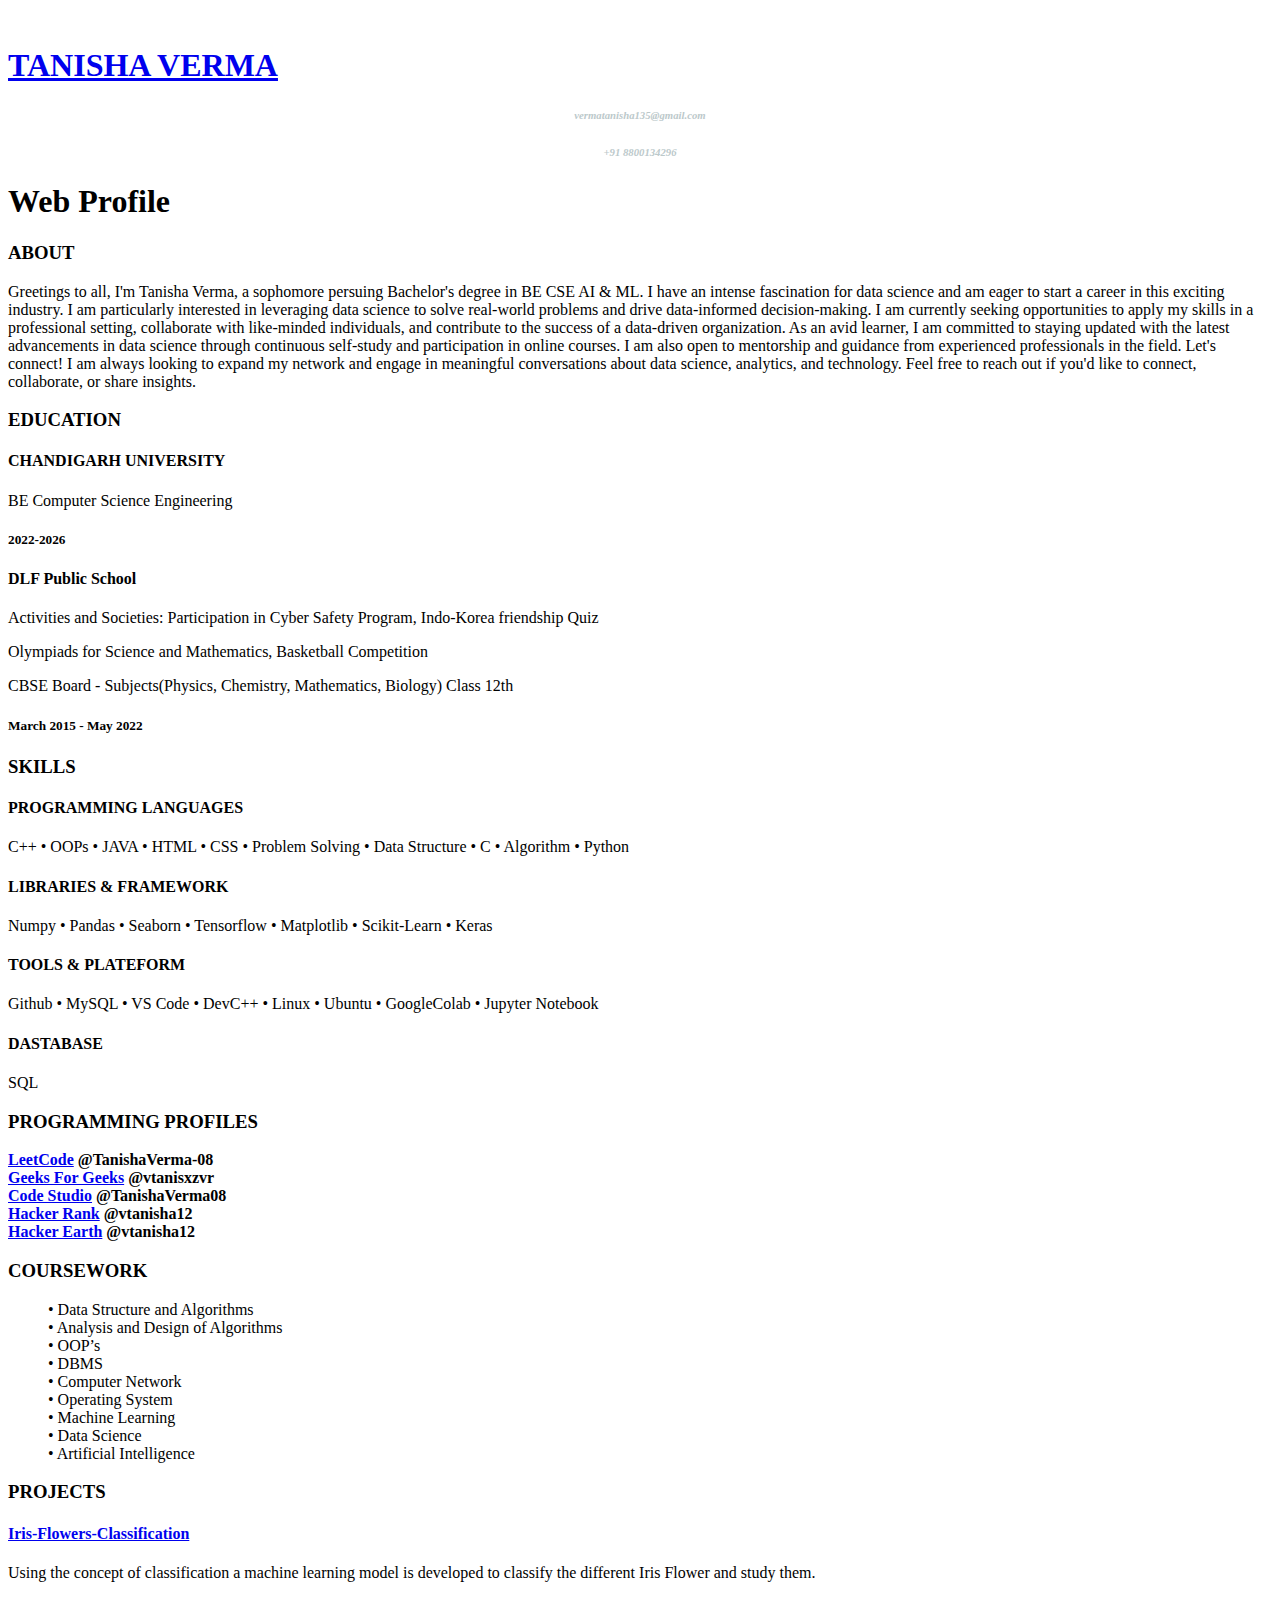
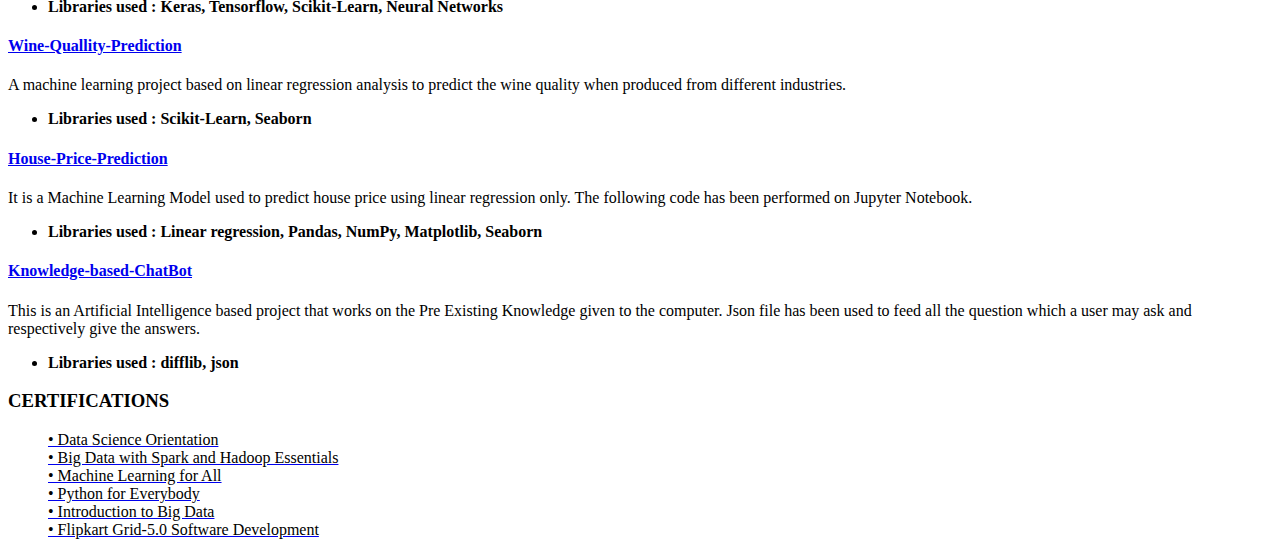
==== ResumeNew.html @ 86b9135b "Add files via upload" ====
<!DOCTYPE html>
<html oncontextmenu="return false" lang="en">

<head>
  <meta charset="utf-8">
  <meta content="width=device-width, initial-scale=1.0" name="viewport">

  <meta content="" name="description">
  <meta content="" name="keywords">

  
  <link rel="icon" href="D:\Programming Languages\VS Code\assets\img\logo.jpg">

  <!-- Favicons -->
  <link href="D:\Programming Languages\VS Code\assets\img\apple-touch-icon.png" rel="apple-touch-icon">

  <!-- Google Fonts -->
<link href="https://fonts.googleapis.com/css?family=Open+Sans:300,300i,400,400i,600,600i,700,700i|Raleway:300,300i,400,400i,500,500i,600,600i,700,700i|Poppins:300,300i,400,400i,500,500i,600,600i,700,700i" rel="stylesheet">

<!-- Vendor CSS Files -->
<link href="D:\Programming Languages\VS Code\iProfile\vendor\aos" rel="stylesheet">
<link href="D:\Programming Languages\VS Code\iProfile\vendor\bootstrap\css\bootstrap.min.css" rel="stylesheet">
<link href="D:\Programming Languages\VS Code\iProfile\vendor\bootstrap-icons\bootstrap-icons.css" rel="stylesheet">
<link href="D:\Programming Languages\VS Code\iProfile\vendor\boxicons\css\boxicons.min.css" rel="stylesheet">
<link href="D:\Programming Languages\VS Code\iProfile\vendor\glightbox\css\glightbox.min.css" rel="stylesheet">
<link href="D:\Programming Languages\VS Code\iProfile\vendor\swiper\swiper-bundle.min.css" rel="stylesheet">

<!-- Template Main CSS File -->
<link href="D:\Programming Languages\VS Code\iProfile\ResumeStyle.css" rel="stylesheet">

</head>

<body>

   <!-- ======= Header ======= -->
   <header id="header">
    <div class="d-flex flex-column">
      <div class="profile">
        <img src="D:\Programming Languages\VS Code\iProfile\profile_img_2.jpg" alt="" class="img-fluid rounded-circle">
        <h1 class="text-light"><a href="ResumeNew.html">TANISHA VERMA</a></h1>
        <p>
          <i>
          <h6 style="color:rgb(188, 201, 203); text-align: center;"> vermatanisha135@gmail.com</h6>
          <h6 style="color:rgb(188, 201, 203); text-align: center;">+91 8800134296</h6>
          </i>
        </p>
        <div class="social-links mt-3 text-center">
          <a href="https://www.instagram.com/tiyaverma_2108/" class="instagram"><i class="bx bxl-instagram"></i></a>
          <a href="https://join.skype.com/invite/qaCmf4IYceJW" class="google-plus"><i class="bx bxl-skype"></i></a>
          <a href="https://www.linkedin.com/in/tanisha-verma08" class="linkedin"><i class="bx bxl-linkedin"></i></a>
        </div>
      </div>

      <nav id="navbar" class="nav-menu navbar">
      </nav><!-- .nav-menu -->
    </div>
  </header><!-- End Header -->

  <main id="main">

    <!-- ======= Resume Section ======= -->
    <section id="resume" class="resume">
      <div class="container" data-aos="fade-up">

        <div class="section-title">
          <h1>Web Profile</h1>
        </div>

        <div class="row">
          <div class="col-lg-6">
          <h3 class ="resume-title"> ABOUT</h3>
          <div class ="resume-item">
            <p> Greetings to all, 
              I'm Tanisha Verma, a sophomore persuing Bachelor's degree in BE CSE AI & ML. I have an intense fascination for data science and am eager to start a career in this exciting industry.
              I am particularly interested in leveraging data science to solve real-world problems and drive data-informed decision-making. I am currently seeking opportunities to apply my skills in a professional setting, collaborate with like-minded individuals, and contribute to the success of a data-driven organization.
              As an avid learner, I am committed to staying updated with the latest advancements in data science through continuous self-study and participation in online courses. I am also open to mentorship and guidance from experienced professionals in the field.
              Let's connect! I am always looking to expand my network and engage in meaningful conversations about data science, analytics, and technology. Feel free to reach out if you'd like to connect, collaborate, or share insights.
            </p>
        </div>
            <h3 class="resume-title">EDUCATION</h3>
            <div class="resume-item">
              <h4>CHANDIGARH UNIVERSITY</h4>
              <!-- <h5>2020 - 2024</h5> -->
              <p>BE Computer Science Engineering</p>
              <h5>2022-2026 <!--| <b>(To be mentioned GRADE )</b> --> </h5>
            </div>

            <div class="resume-item">
              <h4>DLF Public School</h4>
              <p>Activities and Societies: Participation in Cyber Safety Program, Indo-Korea friendship Quiz</p>
              <p> Olympiads for Science and Mathematics, Basketball Competition</p>
              <p>CBSE Board - Subjects(Physics, Chemistry, Mathematics, Biology) Class 12th</p>
              <h5>March 2015 - May 2022</h5>
            </div>            

            <h3 class="resume-title">SKILLS</h3>
            <div class="resume-item">
              <h4>PROGRAMMING LANGUAGES</h4>
              <p>C++ • OOPs • JAVA
                • HTML • CSS • Problem Solving •
                Data Structure • C • Algorithm • Python</p>
            </div>
            
            <div class="resume-item">
              <h4>LIBRARIES & FRAMEWORK</h4>
              <p>Numpy • Pandas • Seaborn • Tensorflow • Matplotlib • Scikit-Learn • Keras </p>
            </div>

            <div class="resume-item">
              <h4>TOOLS & PLATEFORM</h4>
              <p>Github • MySQL • VS Code • DevC++ • Linux
                • Ubuntu • GoogleColab • Jupyter Notebook</p>
            </div>

            <div class="resume-item">
              <h4>DASTABASE</h4>
              <p>SQL</p>
            </div>


            <h3 class="resume-title">PROGRAMMING PROFILES</h3>
            
            <div class="resume-item">
              <b><a href="https://leetcode.com/TanishaVerma-08/" target="_blank">LeetCode</a> <b>@TanishaVerma-08</b> <br>
              <a href="https://auth.geeksforgeeks.org/user/vtanisxzvr" target="_blank">Geeks For Geeks</a> <b>@vtanisxzvr</b> <br>
               <a href="https://www.codingninjas.com/studio/profile/4c2dd21c-95f3-4a44-a934-cec54bdbd00d" target="_blank">Code Studio</a> <b>@TanishaVerma08</b> <br>
             <!-- <<a href="https://www.interviewbit.com/profile/tanisha-verma-08" target="_blank">InterviewBit</a> <b> @tanisha-verma-08</b> <br>> -->
              <a href="https://www.hackerrank.com/vtanisha12" target="_blank">Hacker Rank</a> <b>@vtanisha12</b> <br>
              <a href="https://www.hackerearth.com/@vtanisha12" target="_blank">Hacker Earth</a> <b> @vtanisha12</b> <br>
             <!--  <a href="https://www.codechef.com/users/vtanisha12" target="_blank">Code Chef</a> <b> @vtanisha12</b> <br> -->
             <!-- <a href="https://workat.tech/profile/tanishaverma08" target="_blank">Work@tech</a> <b>@tanishaverma08</b> <br> -->
              </b>
            </div>
          

          
          <h3 class="resume-title">COURSEWORK</h3>
            <div class="resume-item">

              <ul>
                • Data Structure and Algorithms <br>
                • Analysis and Design of Algorithms <br>
                • OOP’s <br>
                • DBMS <br>
                • Computer Network <br>
                • Operating System <br>
                • Machine Learning <br>
                • Data Science <br>
                • Artificial Intelligence <br>
              </ul>
             </div> 
             </div>
          
          <div class="col-lg-6">
            <h3 class="resume-title">PROJECTS</h3>
            <div class="resume-item">
              <a href="https://github.com/TanishaVerma-08/Iris-Flowers-Classification" target="_blank"><h4>Iris-Flowers-Classification</h4></a>
              <p>Using the concept of classification a machine learning model is developed to classify the different Iris Flower and study them.</p>
              <ul>
                <li><b>Libraries used : Keras, Tensorflow, Scikit-Learn, Neural Networks </b></li>
                
              </ul>
              </p>
            </div>
          


            <div class="resume-item">
              <a href="https://github.com/TanishaVerma-08/Wine-Quallity-Prediction" target="_blank"><h4>Wine-Quallity-Prediction</h4></a>
              <p>A machine learning project based on linear regression analysis to predict the wine quality when produced from different industries.</p>             
              <ul>
                <li><b>Libraries used : Scikit-Learn, Seaborn </b></li>
              </ul>
              </p>
            </div>
            

            <div class="resume-item">
              <a href="https://github.com/TanishaVerma-08/House-Price-Prediction" target="_blank"><h4>House-Price-Prediction</h4></a>
              <p>It is a Machine Learning Model used to predict house price using linear regression only. The following code has been performed on Jupyter Notebook.</p>
              <ul>
                <li><b>Libraries used : Linear regression, Pandas, NumPy, Matplotlib, Seaborn </b></li>
              </ul>
              </p>
            </div>
          
            <div class="resume-item">
              <a href="https://github.com/TanishaVerma-08/Wine-Quallity-Prediction" target="_blank"><h4>Knowledge-based-ChatBot</h4></a>
              <p>This is an Artificial Intelligence based project that works on the Pre Existing Knowledge given to the computer. Json file has been used to feed all the question which a user may ask and respectively give the answers.</p>
              <ul>
                <li><b>Libraries used : difflib, json</b></li>
              </ul>
              </p>
            </div>


            <!-- <h3 class="resume-title">ACHIEVEMENTS</h3>
            <div class="resume-item">
              <ul>
                <li>Participation in "Flipkart Grid-5.0 Software Development"</li>
                <li>Performed experiments using AURDINO</li>
                <li>Participation in "AI FOR ALL"</li>
                <li>Microsoft Azure AI Fundamentals</li>


              </ul>
              
            </div> -->


            <h3 class="resume-title">CERTIFICATIONS</h3>
            <div class="resume-item">
              <ul>
                <a href="https://www.credly.com/badges/684b4357-c3d5-43ac-9e0f-6094db5c4e4e/public_url" target="_blank"><font color = 'black'> • Data Science Orientation</font> </a><br>
                <a href="https://www.credly.com/badges/3bd31a94-9a38-4d23-9ebe-ed245c64800b/public_url" target="_blank"><font color = 'black'> • Big Data with Spark and Hadoop Essentials</font> </a><br>
                <a href="https://drive.google.com/file/d/1z2v4hs3IQdkIHTKdqEhOQVdA8cR8aUiU/view" target="_blank"><font color = 'black'> • Machine Learning for All</font> </a><br>
                <a href="https://drive.google.com/file/d/1szcSOY1LjIH8iF8zfoTfekFBKn3vpcG2/view" target="_blank"><font color = 'black'> • Python for Everybody</font> </a><br>
                <a href="https://drive.google.com/file/d/1rw7PI_-65iMpZV1mpqgKE219Ta6iksoN/view" target="_blank"><font color = 'black'> • Introduction to Big Data</font> </a><br> 
                <a href="https://unstop.com/certificate-preview/9a939e5d-6a2d-42a0-b43d-f405d6e5eff7?utm_campaign=site-emails" target="_blank"><font color = 'black'> • Flipkart Grid-5.0 Software Development</font> </a><br> 
              </ul>
            </div>

          </div>
        </div>

      </div>
    </section><!-- End Resume Section -->

  </main><!-- End #main -->

  <!-- ======= Footer ======= 
  <footer id="footer">
    <div class="container">
      <div class="copyright">
        &copy; Copyright <strong><span>Codex Coder</span></strong>. All Rights Reserved
      </div>
      <div class="credits">
        <b>Designed by TANISHA VERMA</b>
      </div>
    </div>
  </footer> End  Footer -->

  <div id="preloader"></div>
  <a href="#" class="back-to-top d-flex align-items-center justify-content-center"><i
      class="bi bi-arrow-up-short"></i></a>

  <!-- Vendor JS Files -->
  <script src="D:\Programming Languages\VS Code\assets\vendor\purecounter\purecounter.js"></script>
  <script src="D:\Programming Languages\VS Code\assets\vendor\aos\aos.js"></script>
  <script src="D:\Programming Languages\VS Code\assets\vendor\bootstrap\js\bootstrap.bundle.min.js"></script>
  <script src="D:\Programming Languages\VS Code\assets\vendor\glightbox\js\glightbox.min.js"></script>
  <script src="D:\Programming Languages\VS Codeassets\vendor\isotope-layout\isotope.pkgd.min.js"></script>
  <script src="D:\Programming Languages\VS Code\assets\vendor\swiper\swiper-bundle.min.js"></script>
  <script src="D:\Programming Languages\VS Code\assets\vendor\waypoints\noframework.waypoints.js"></script>
  <script src="D:\Programming Languages\VS Code\assets\vendor\php-email-form\validate.js"></script>
  <script src="https://kit.fontawesome.com/yourcode.js" crossorigin="anonymous"></script>
  

  <!-- Template Main JS File -->
  <script src="D:\Programming Languages\VS Code\iPortfolio\assets\main.js"></script>

</body>

</html>
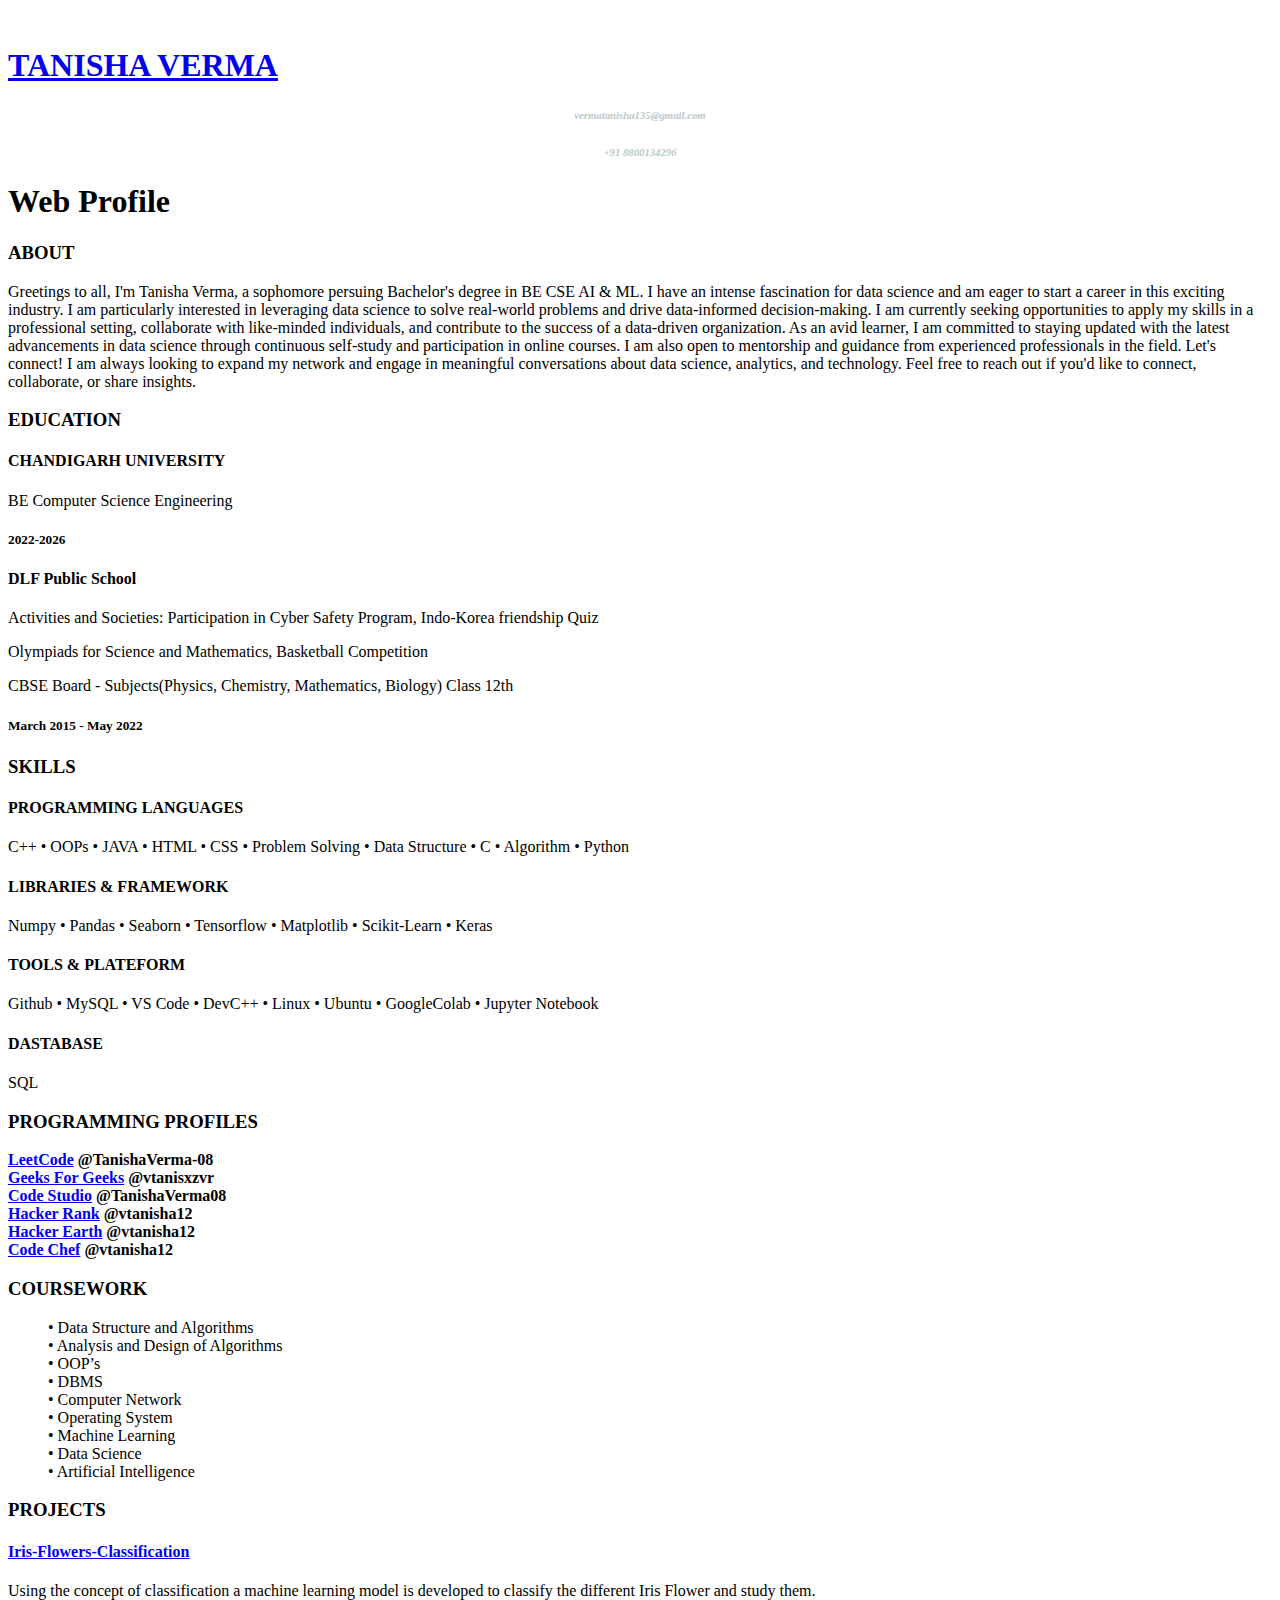
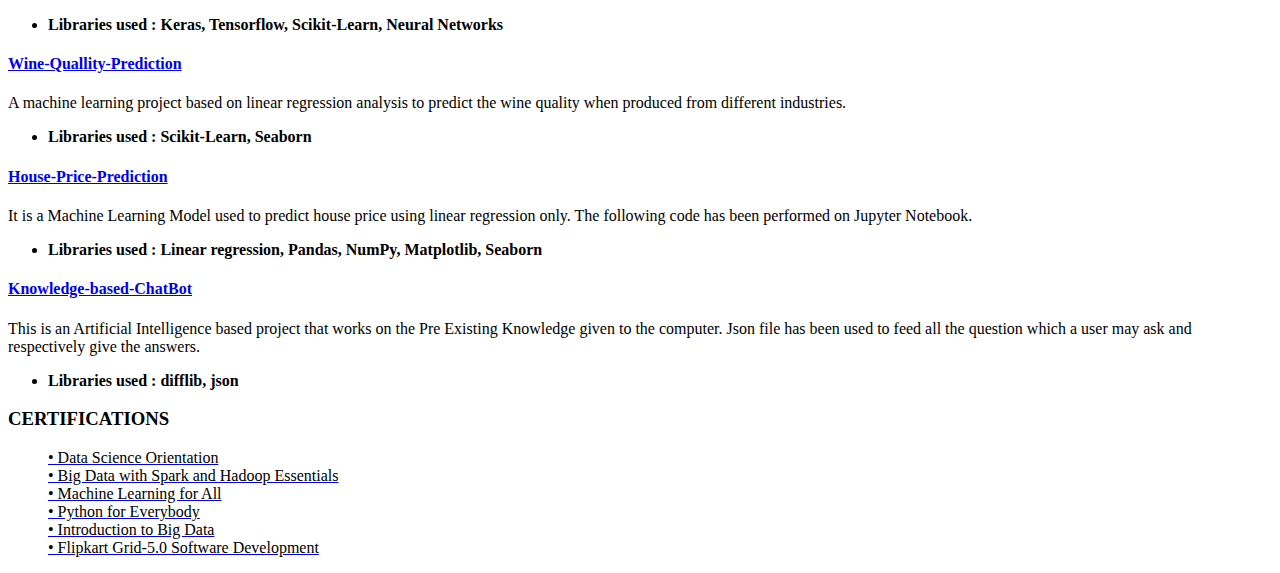
==== commit 8d82bd38: "Add files via upload" ====
--- a/ResumeNew.html
+++ b/ResumeNew.html
@@ -9,13 +9,13 @@
   <meta content="" name="keywords">
 
   
-  <link rel="icon" href="D:\Programming Languages\VS Code\assets\img\logo.jpg">
+  <!-- <link rel="icon" href="D:\Programming Languages\VS Code\assets\img\logo.jpg"> -->
 
   <!-- Favicons -->
-  <link href="D:\Programming Languages\VS Code\assets\img\apple-touch-icon.png" rel="apple-touch-icon">
+  <!-- <link href="D:\Programming Languages\VS Code\assets\img\apple-touch-icon.png" rel="apple-touch-icon"> -->
 
   <!-- Google Fonts -->
-<link href="https://fonts.googleapis.com/css?family=Open+Sans:300,300i,400,400i,600,600i,700,700i|Raleway:300,300i,400,400i,500,500i,600,600i,700,700i|Poppins:300,300i,400,400i,500,500i,600,600i,700,700i" rel="stylesheet">
+<!-- <link href="https://fonts.googleapis.com/css?family=Open+Sans:300,300i,400,400i,600,600i,700,700i|Raleway:300,300i,400,400i,500,500i,600,600i,700,700i|Poppins:300,300i,400,400i,500,500i,600,600i,700,700i" rel="stylesheet"> -->
 
 <!-- Vendor CSS Files -->
 <link href="D:\Programming Languages\VS Code\iProfile\vendor\aos" rel="stylesheet">
@@ -25,8 +25,9 @@
 <link href="D:\Programming Languages\VS Code\iProfile\vendor\glightbox\css\glightbox.min.css" rel="stylesheet">
 <link href="D:\Programming Languages\VS Code\iProfile\vendor\swiper\swiper-bundle.min.css" rel="stylesheet">
 
+
 <!-- Template Main CSS File -->
-<link href="D:\Programming Languages\VS Code\iProfile\ResumeStyle.css" rel="stylesheet">
+<link href="D:\Programming Languages\VS Code\iProfile\ResumeStyle.css" rel="stylesheet"> 
 
 </head>
 
@@ -48,6 +49,7 @@
           <a href="https://www.instagram.com/tiyaverma_2108/" class="instagram"><i class="bx bxl-instagram"></i></a>
           <a href="https://join.skype.com/invite/qaCmf4IYceJW" class="google-plus"><i class="bx bxl-skype"></i></a>
           <a href="https://www.linkedin.com/in/tanisha-verma08" class="linkedin"><i class="bx bxl-linkedin"></i></a>
+          <a href="https://github.com/TanishaVerma-08" class="Github"><i class='bx bxl-github'></i></a>
         </div>
       </div>
 
@@ -127,7 +129,7 @@
              <!-- <<a href="https://www.interviewbit.com/profile/tanisha-verma-08" target="_blank">InterviewBit</a> <b> @tanisha-verma-08</b> <br>> -->
               <a href="https://www.hackerrank.com/vtanisha12" target="_blank">Hacker Rank</a> <b>@vtanisha12</b> <br>
               <a href="https://www.hackerearth.com/@vtanisha12" target="_blank">Hacker Earth</a> <b> @vtanisha12</b> <br>
-             <!--  <a href="https://www.codechef.com/users/vtanisha12" target="_blank">Code Chef</a> <b> @vtanisha12</b> <br> -->
+             <a href="https://www.codechef.com/users/vtanisha12" target="_blank">Code Chef</a> <b> @vtanisha12</b> <br>
              <!-- <a href="https://workat.tech/profile/tanishaverma08" target="_blank">Work@tech</a> <b>@tanishaverma08</b> <br> -->
               </b>
             </div>
@@ -245,7 +247,7 @@
       class="bi bi-arrow-up-short"></i></a>
 
   <!-- Vendor JS Files -->
-  <script src="D:\Programming Languages\VS Code\assets\vendor\purecounter\purecounter.js"></script>
+  <!-- <script src="D:\Programming Languages\VS Code\assets\vendor\purecounter\purecounter.js"></script>
   <script src="D:\Programming Languages\VS Code\assets\vendor\aos\aos.js"></script>
   <script src="D:\Programming Languages\VS Code\assets\vendor\bootstrap\js\bootstrap.bundle.min.js"></script>
   <script src="D:\Programming Languages\VS Code\assets\vendor\glightbox\js\glightbox.min.js"></script>
@@ -253,11 +255,12 @@
   <script src="D:\Programming Languages\VS Code\assets\vendor\swiper\swiper-bundle.min.js"></script>
   <script src="D:\Programming Languages\VS Code\assets\vendor\waypoints\noframework.waypoints.js"></script>
   <script src="D:\Programming Languages\VS Code\assets\vendor\php-email-form\validate.js"></script>
-  <script src="https://kit.fontawesome.com/yourcode.js" crossorigin="anonymous"></script>
+  <script src="https://kit.fontawesome.com/yourcode.js" crossorigin="anonymous"></script> -->
+
   
 
   <!-- Template Main JS File -->
-  <script src="D:\Programming Languages\VS Code\iPortfolio\assets\main.js"></script>
+  <!-- <script src="D:\Programming Languages\VS Code\iPortfolio\assets\main.js"></script> -->
 
 </body>
 
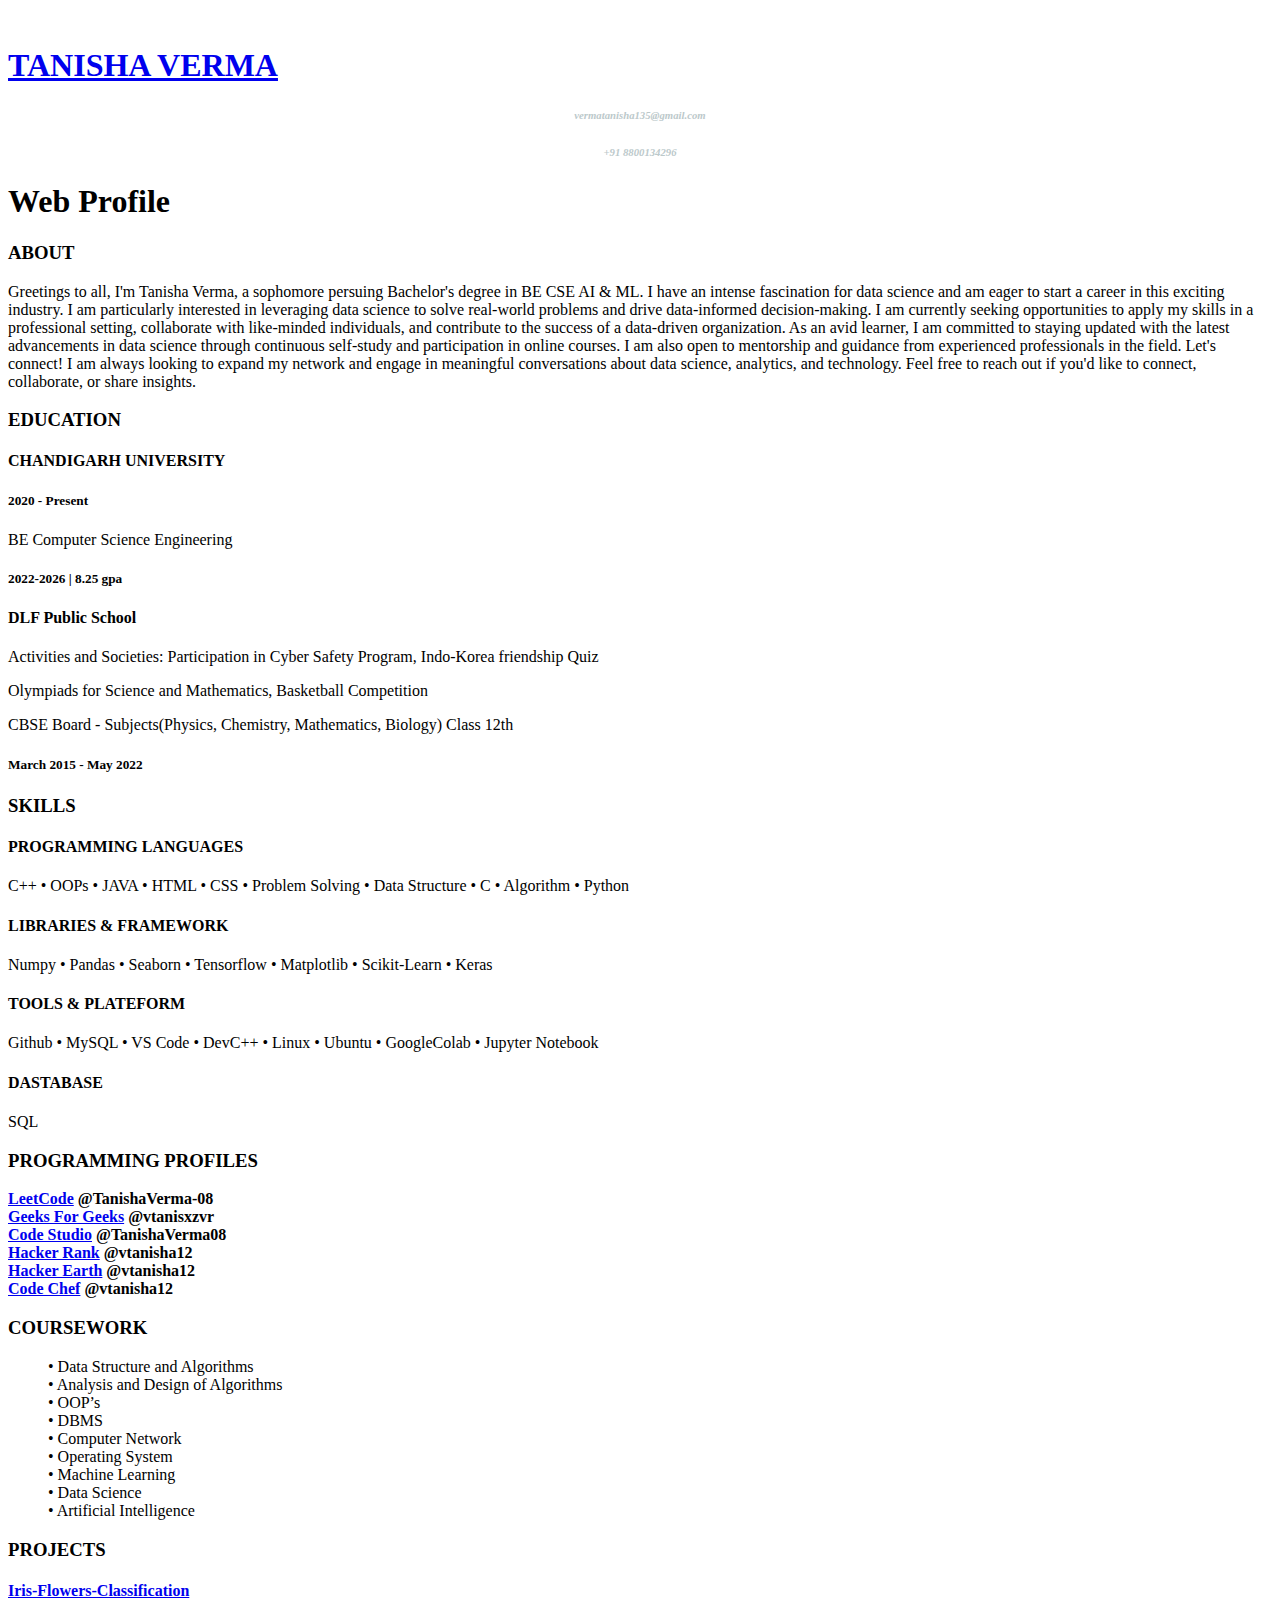
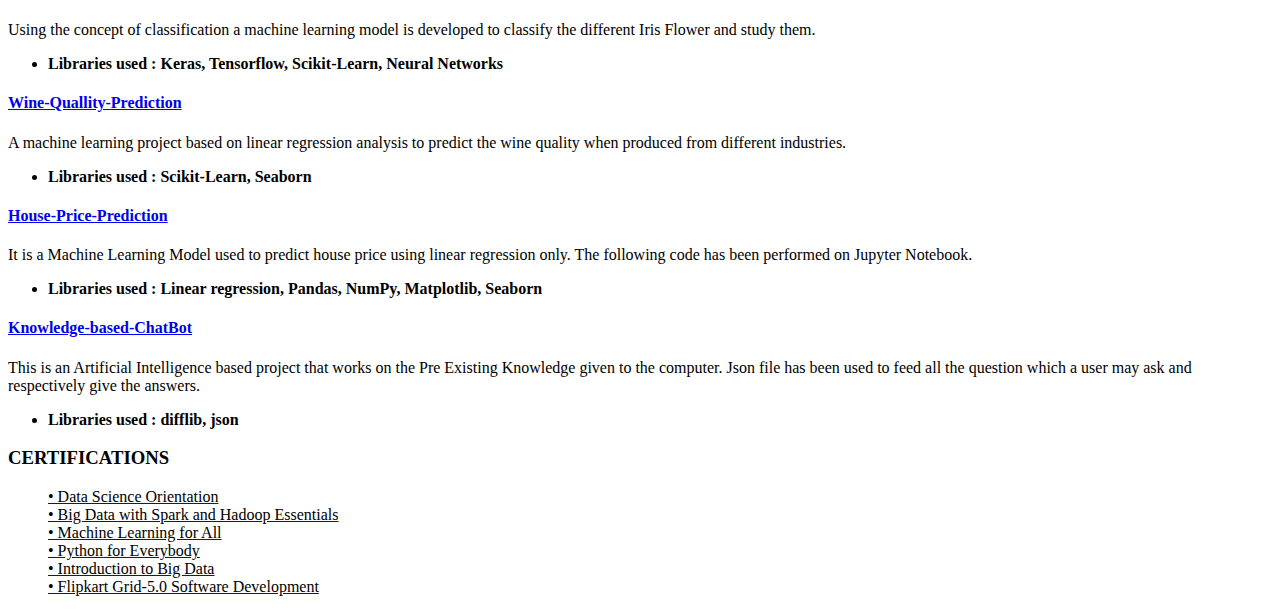
==== commit 493f0fa5: "Update ResumeNew.html" ====
--- a/ResumeNew.html
+++ b/ResumeNew.html
@@ -82,9 +82,9 @@
             <h3 class="resume-title">EDUCATION</h3>
             <div class="resume-item">
               <h4>CHANDIGARH UNIVERSITY</h4>
-              <!-- <h5>2020 - 2024</h5> -->
+               <h5>2020 - Present</h5>
               <p>BE Computer Science Engineering</p>
-              <h5>2022-2026 <!--| <b>(To be mentioned GRADE )</b> --> </h5>
+              <h5>2022-2026 | <b> 8.25 gpa </b> </h5>
             </div>
 
             <div class="resume-item">
@@ -264,4 +264,4 @@
 
 </body>
 
-</html>+</html>
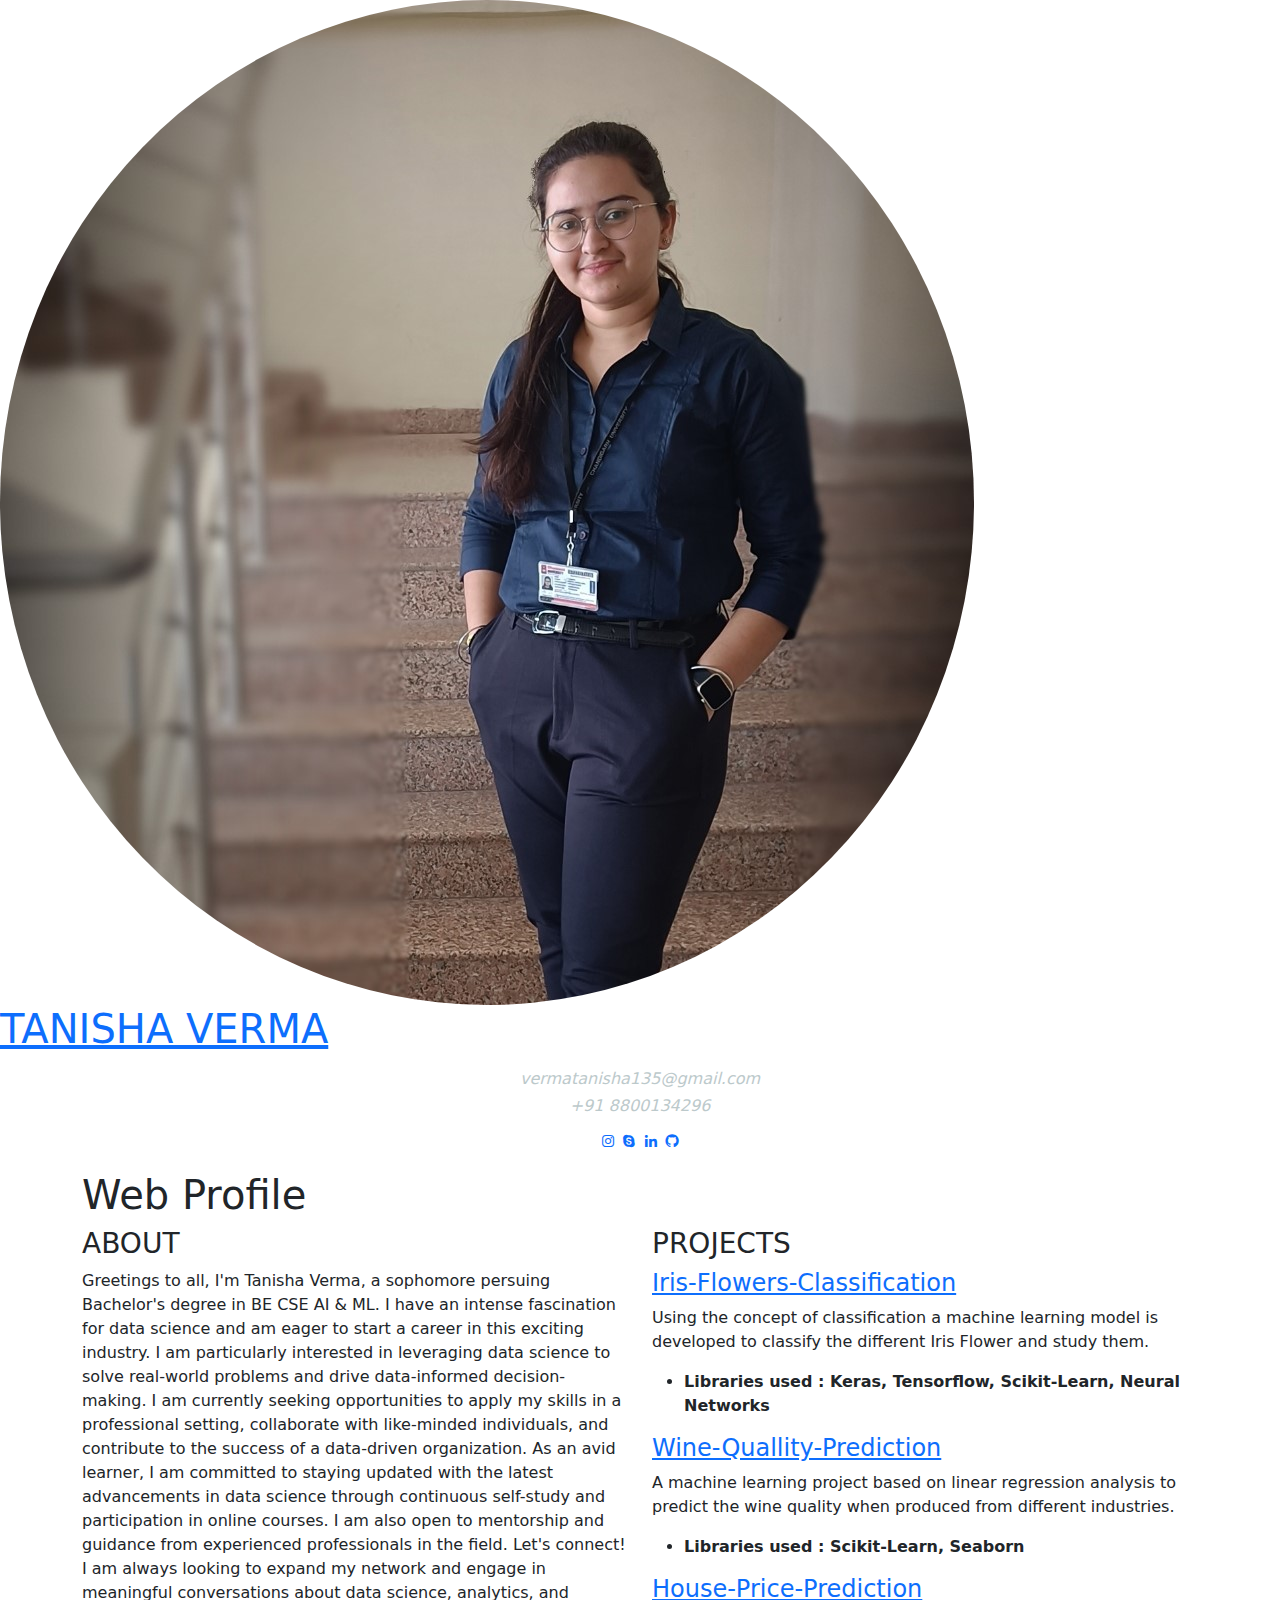
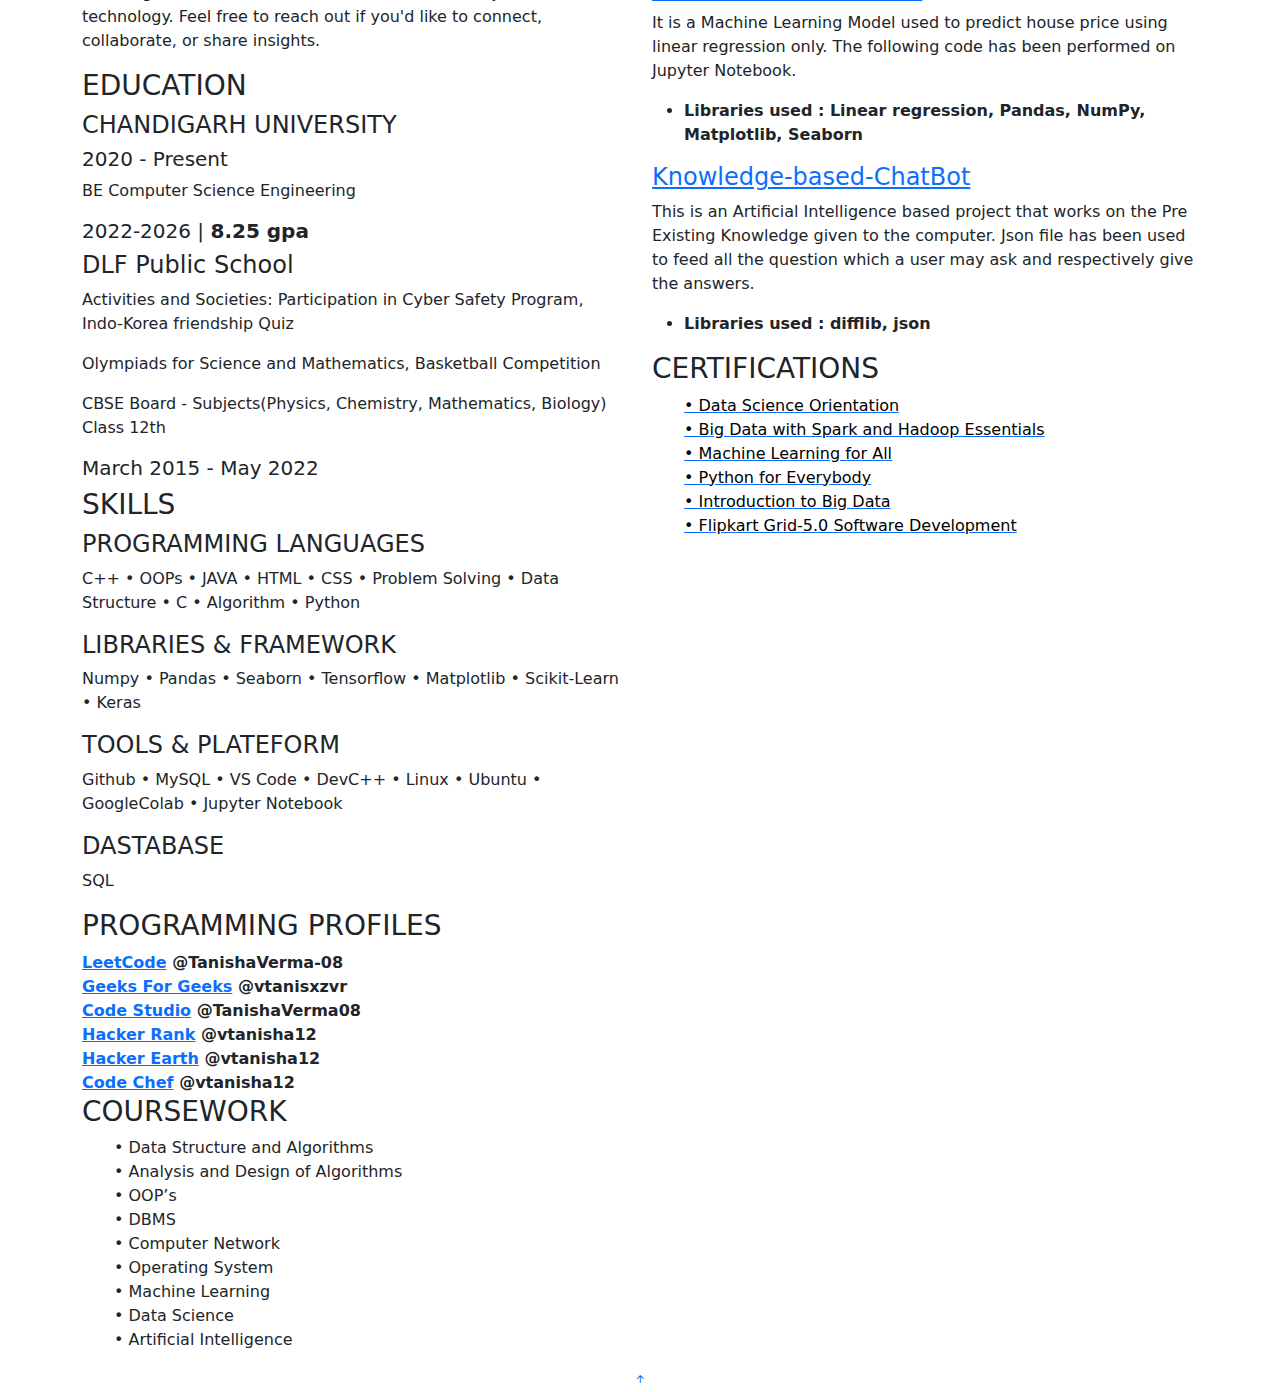
==== commit 16b3b6c1: "Update ResumeNew.html" ====
--- a/ResumeNew.html
+++ b/ResumeNew.html
@@ -18,12 +18,12 @@
 <!-- <link href="https://fonts.googleapis.com/css?family=Open+Sans:300,300i,400,400i,600,600i,700,700i|Raleway:300,300i,400,400i,500,500i,600,600i,700,700i|Poppins:300,300i,400,400i,500,500i,600,600i,700,700i" rel="stylesheet"> -->
 
 <!-- Vendor CSS Files -->
-<link href="D:\Programming Languages\VS Code\iProfile\vendor\aos" rel="stylesheet">
-<link href="D:\Programming Languages\VS Code\iProfile\vendor\bootstrap\css\bootstrap.min.css" rel="stylesheet">
-<link href="D:\Programming Languages\VS Code\iProfile\vendor\bootstrap-icons\bootstrap-icons.css" rel="stylesheet">
-<link href="D:\Programming Languages\VS Code\iProfile\vendor\boxicons\css\boxicons.min.css" rel="stylesheet">
-<link href="D:\Programming Languages\VS Code\iProfile\vendor\glightbox\css\glightbox.min.css" rel="stylesheet">
-<link href="D:\Programming Languages\VS Code\iProfile\vendor\swiper\swiper-bundle.min.css" rel="stylesheet">
+<link href="vendor\aos" rel="stylesheet">
+<link href="vendor\bootstrap\css\bootstrap.min.css" rel="stylesheet">
+<link href="vendor\bootstrap-icons\bootstrap-icons.css" rel="stylesheet">
+<link href="vendor\boxicons\css\boxicons.min.css" rel="stylesheet">
+<link href="vendor\glightbox\css\glightbox.min.css" rel="stylesheet">
+<link href="vendor\swiper\swiper-bundle.min.css" rel="stylesheet">
 
 
 <!-- Template Main CSS File -->
@@ -37,7 +37,7 @@
    <header id="header">
     <div class="d-flex flex-column">
       <div class="profile">
-        <img src="D:\Programming Languages\VS Code\iProfile\profile_img_2.jpg" alt="" class="img-fluid rounded-circle">
+        <img src="profile_img_2.jpg" alt="" class="img-fluid rounded-circle">
         <h1 class="text-light"><a href="ResumeNew.html">TANISHA VERMA</a></h1>
         <p>
           <i>
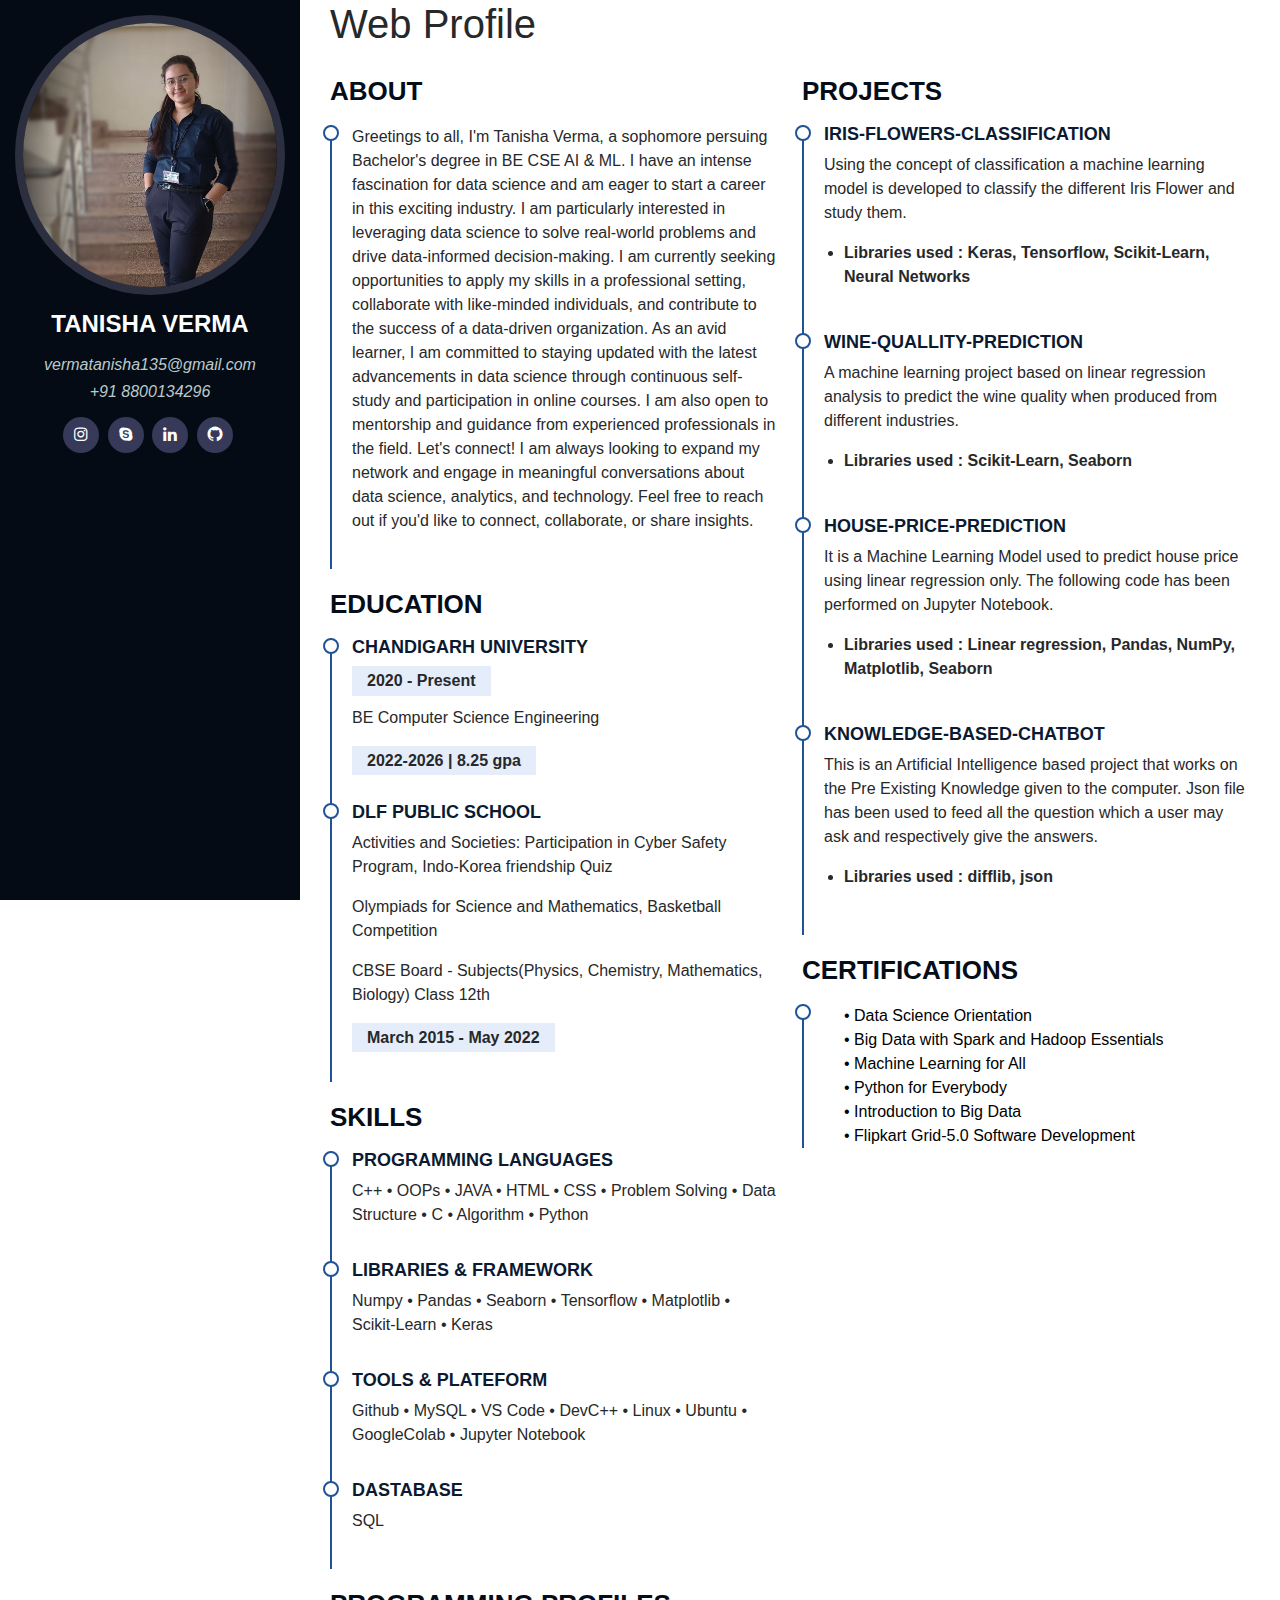
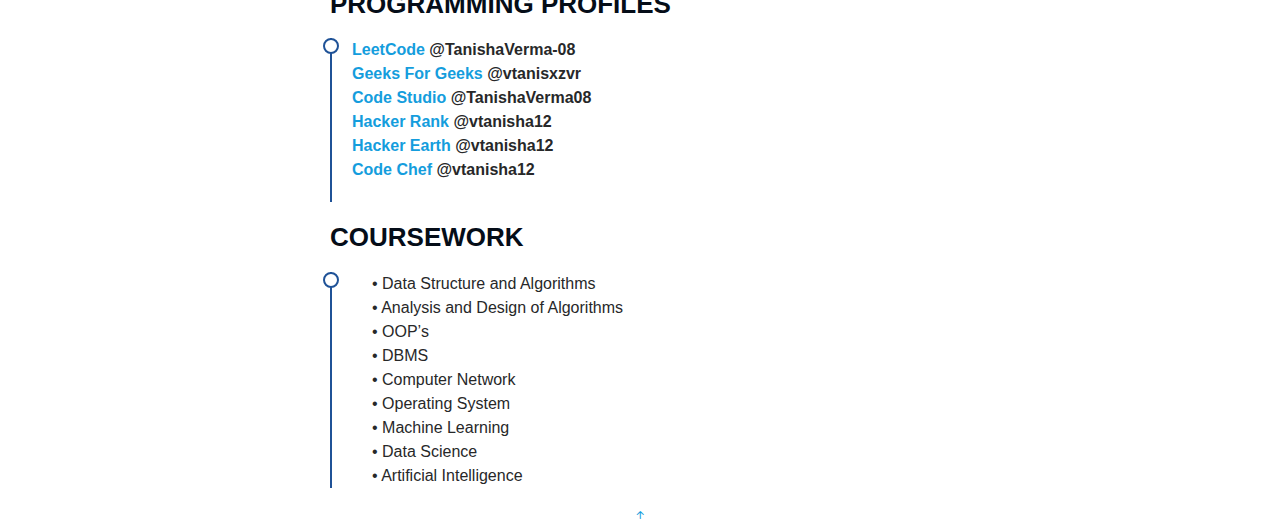
==== commit 10d2c431: "Update ResumeNew.html" ====
--- a/ResumeNew.html
+++ b/ResumeNew.html
@@ -27,7 +27,7 @@
 
 
 <!-- Template Main CSS File -->
-<link href="D:\Programming Languages\VS Code\iProfile\ResumeStyle.css" rel="stylesheet"> 
+<link href="ResumeStyle.css" rel="stylesheet"> 
 
 </head>
 
--- a/ResumeStyle.css
+++ b/ResumeStyle.css
@@ -0,0 +1,315 @@
+/*--------------------------------------------------------------
+# Resume
+--------------------------------------------------------------*/
+body {
+    font-family: "Open Sans", sans-serif;
+    color: #272829;
+  }
+  
+  a {
+    color: #149ddd;
+    text-decoration: none;
+  }
+  
+  a:hover {
+    color: #37b3ed;
+    text-decoration: none;
+  }
+  
+  h1,
+  h2,
+  h3,
+  h4,
+  h5,
+  h6 {
+    font-family: "Raleway", sans-serif;
+  }
+  
+.resume .resume-title {
+  font-size: 26px;
+  font-weight: 700;
+  margin-top: 20px;
+  margin-bottom: 20px;
+  color: #050d18;
+}
+
+.resume .resume-item {
+  padding: 0 0 20px 20px;
+  margin-top: -2px;
+  border-left: 2px solid #1f5297;
+  position: relative;
+}
+
+.resume .resume-item h4 {
+  line-height: 18px;
+  font-size: 18px;
+  font-weight: 600;
+  text-transform: uppercase;
+  font-family: "Poppins", sans-serif;
+  color: #0b1a31;
+  margin-bottom: 10px;
+}
+
+.resume .resume-item h5 {
+  font-size: 16px;
+  background: #e4edf9;
+  padding: 5px 15px;
+  display: inline-block;
+  font-weight: 600;
+  margin-bottom: 10px;
+}
+
+.resume .resume-item ul {
+  padding-left: 20px;
+}
+
+.resume .resume-item ul li {
+  padding-bottom: 10px;
+}
+
+.resume .resume-item:last-child {
+  padding-bottom: 0;
+}
+
+.resume .resume-item::before {
+  content: "";
+  position: absolute;
+  width: 16px;
+  height: 16px;
+  border-radius: 50px;
+  left: -9px;
+  top: 0;
+  background: #fff;
+  border: 2px solid #1f5297;
+}
+/*--------------------------------------------------------------
+# Footer
+--------------------------------------------------------------*/
+#footer {
+  background: #e9e8e6;
+  padding: 30px 0;
+  color: #222222;
+  font-size: 14px;
+  text-align: center;
+}
+#footer .credits {
+  padding-top: 5px;
+  font-size: 13px;
+}
+#footer .credits a {
+  color: #a834b7;
+}
+/*--------------------------------------------------------------
+# Header
+--------------------------------------------------------------*/
+#header {
+  position: fixed;
+  top: 0;
+  left: 0;
+  bottom: 0;
+  width: 300px;
+  transition: all ease-in-out 0.5s;
+  z-index: 9997;
+  transition: all 0.5s;
+  padding: 0 15px;
+  background: #040b14;
+  overflow-y: auto;
+}
+
+#header .profile img {
+  margin: 15px auto;
+  display: block;
+  height: 280px;
+  width: 400px;
+  border: 8px solid #2c2f3f;
+}
+
+#header .profile h1 {
+  font-size: 24px;
+  margin: 0;
+  padding: 0;
+  font-weight: 600;
+  -moz-text-align-last: center;
+  text-align-last: center;
+  font-family: "Poppins", sans-serif;
+}
+
+#header .profile h1 a,
+#header .profile h1 a:hover {
+  color: #fff;
+  text-decoration: none;
+}
+
+#header .profile .social-links a {
+  font-size: 18px;
+  display: inline-block;
+  background: #363a58;
+  color: #fff;
+  line-height: 1;
+  padding: 8px 0;
+  margin-right: 4px;
+  border-radius: 50%;
+  text-align: center;
+  width: 36px;
+  height: 36px;
+  transition: 0.3s;
+}
+
+#header .profile .social-links a:hover {
+  background: #149ddd;
+  color: #fff;
+  text-decoration: none;
+}
+
+#main {
+  margin-left: 300px;
+}
+
+.container,
+.container-fluid {
+  padding-left: 30px;
+  padding-right: 30px;
+}
+
+@media (max-width: 1199px) {
+  #header {
+    left: -300px;
+  }
+
+  #main {
+    margin-left: 0;
+  }
+
+  .container,
+  .container-fluid {
+    padding-left: 12px;
+    padding-right: 12px;
+  }
+}
+
+/*--------------------------------------------------------------
+# Header Social Links
+--------------------------------------------------------------*/
+.header-social-links {
+  padding-right: 15px;
+}
+.header-social-links a {
+  color: #6f6f6f;
+  padding-left: 6px;
+  display: inline-block;
+  line-height: 0px;
+  transition: 0.3s;
+  font-size: 16px;
+}
+.header-social-links a:hover {
+  color: #872fc2;
+}
+
+/**
+* Desktop Navigation 
+*/
+.navbar {
+  padding: 0;
+}
+.navbar ul {
+  margin: 0;
+  padding: 0;
+  display: flex;
+  list-style: none;
+  align-items: center;
+}
+.navbar li {
+  position: relative;
+  padding: 10px 0 10px 28px;
+}
+.navbar a, .navbar a:focus {
+  display: flex;
+  align-items: center;
+  justify-content: space-between;
+  font-family: "Raleway", sans-serif;
+  font-size: 15px;
+  font-weight: 600;
+  color: #888888;
+  white-space: nowrap;
+  transition: 0.3s;
+  position: relative;
+}
+.navbar a i, .navbar a:focus i {
+  font-size: 12px;
+  line-height: 0;
+  margin-left: 5px;
+}
+.navbar > ul > li > a:before {
+  content: "";
+  position: absolute;
+  width: 0;
+  height: 2px;
+  bottom: -5px;
+  left: 0;
+  background-color: #9d34b7;
+  visibility: hidden;
+  width: 0px;
+  transition: all 0.3s ease-in-out 0s;
+}
+.navbar a:hover:before, .navbar li:hover > a:before, .navbar .active:before {
+  visibility: visible;
+  width: 25px;
+}
+.navbar a:hover, .navbar .active, .navbar .active:focus, .navbar li:hover > a {
+  color: #222222;
+}
+.navbar .dropdown ul {
+  display: block;
+  position: absolute;
+  left: 14px;
+  top: calc(100% + 30px);
+  margin: 0;
+  padding: 10px 0;
+  z-index: 99;
+  opacity: 0;
+  visibility: hidden;
+  background: #fff;
+  box-shadow: 0px 0px 30px rgba(127, 137, 161, 0.25);
+  transition: 0.3s;
+  border-radius: 4px;
+}
+.navbar .dropdown ul li {
+  min-width: 200px;
+  padding: 0;
+}
+.navbar .dropdown ul a {
+  padding: 10px 20px;
+  font-size: 15px;
+  text-transform: none;
+  font-weight: 600;
+}
+.navbar .dropdown ul a i {
+  font-size: 12px;
+}
+.navbar .dropdown ul a:hover, .navbar .dropdown ul .active:hover, .navbar .dropdown ul li:hover > a {
+  color: #9c21bb;
+}
+.navbar .dropdown:hover > ul {
+  opacity: 1;
+  top: 100%;
+  visibility: visible;
+}
+.navbar .dropdown .dropdown ul {
+  top: 0;
+  left: calc(100% - 30px);
+  visibility: hidden;
+}
+.navbar .dropdown .dropdown:hover > ul {
+  opacity: 1;
+  top: 0;
+  left: 100%;
+  visibility: visible;
+}
+@media (max-width: 1366px) {
+  .navbar .dropdown .dropdown ul {
+    left: -90%;
+  }
+  .navbar .dropdown .dropdown:hover > ul {
+    left: -100%;
+  }
+}